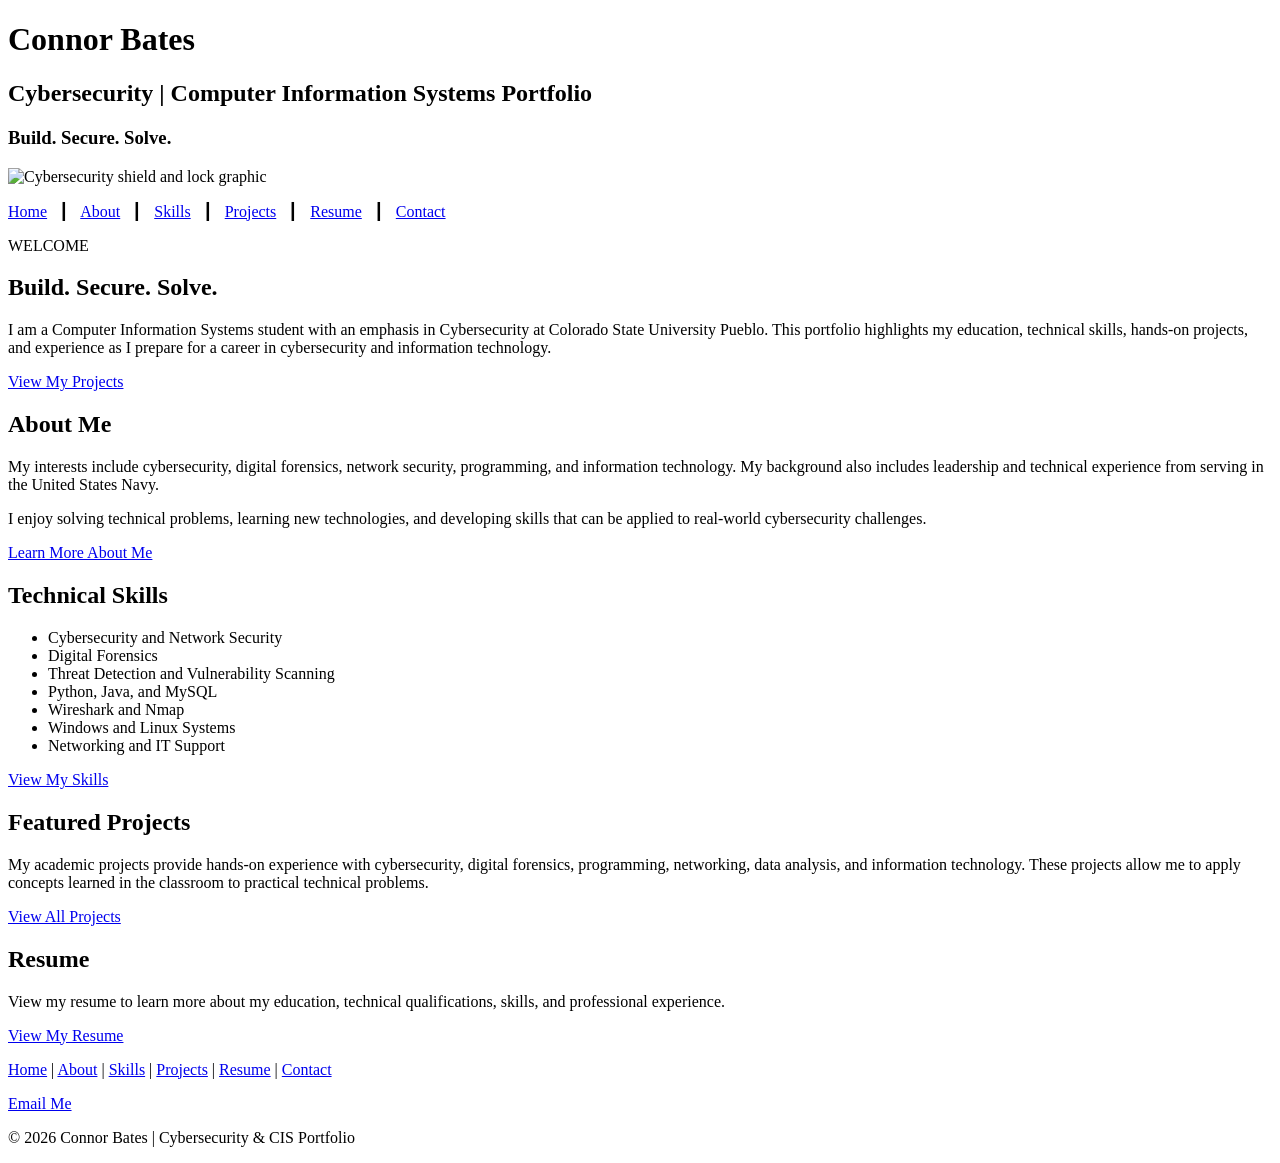
==== index.html @ 5387bb2c "Add files via upload" ====
<!DOCTYPE html>
<!--
    Student Name: Connor Bates
    File Name: index.html
    Date: October 21, 2026
-->
<html lang="en">

    <head>
        <meta charset="utf-8">
        <meta name="viewport" content="width=device-width, initial-scale=1">

        <title>Connor Bates | Cybersecurity &amp; CIS Portfolio</title>
        <meta name="description"
            content="Explore Connor Bates' cybersecurity and Computer Information Systems portfolio, featuring technical skills, projects, and digital forensics experience.">
        <link rel="icon" type="image/svg+xml" href="favicon.svg">
        <link rel="stylesheet" href="css/styles.css">
    </head>


    <body>
        <header>
            <h1>Connor Bates</h1>
            <h2>Cybersecurity | Computer Information Systems Portfolio</h2>
            <h3>Build. Secure. Solve.</h3>
            <img src="images/cybersecurity.jpg"
                alt="Cybersecurity shield and lock graphic"
                height="208" width="400">
        </header>

        <nav>
            <p>
                <a href="index.html" aria-current="page">Home</a> &nbsp; &#9475; &nbsp;
                <a href="about.html">About</a> &nbsp; &#9475; &nbsp;
                <a href="skills.html">Skills</a> &nbsp; &#9475; &nbsp;
                <a href="projects.html">Projects</a> &nbsp; &#9475; &nbsp;
                <a href="resume.html">Resume</a> &nbsp; &#9475; &nbsp;
                <a href="contact.html">Contact</a>
            </p>
        </nav>

        <main>
            <div id="home">

                <section>
                    <p>WELCOME</p>
                    <h2>Build. Secure. Solve.</h2>
                    <p>
                        I am a Computer Information Systems student with an
                        emphasis in Cybersecurity at Colorado State University
                        Pueblo. This portfolio highlights my education,
                        technical skills, hands-on projects, and experience
                        as I prepare for a career in cybersecurity and
                        information technology.
                    </p>
                    <p><a class="action-link" href="projects.html">View My Projects</a></p>
                </section>

                <!-- Homepage Responsive Grid -->
                <div class="home-grid">

                    <!-- About Me -->
                    <section class="home-card">
                        <h2>About Me</h2>
                        <p>
                            My interests include cybersecurity, digital forensics,
                            network security, programming, and information
                            technology. My background also includes leadership
                            and technical experience from serving in the United
                            States Navy.
                        </p>
                        <p>
                            I enjoy solving technical problems, learning new
                            technologies, and developing skills that can be
                            applied to real-world cybersecurity challenges.
                        </p>
                        <p><a class="action-link" href="about.html">Learn More About Me</a></p>
                    </section>

                    <!-- Technical Skills -->
                    <section class="home-card">
                        <h2>Technical Skills</h2>
                        <ul>
                            <li>Cybersecurity and Network Security</li>
                            <li>Digital Forensics</li>
                            <li>Threat Detection and Vulnerability Scanning</li>
                            <li>Python, Java, and MySQL</li>
                            <li>Wireshark and Nmap</li>
                            <li>Windows and Linux Systems</li>
                            <li>Networking and IT Support</li>
                        </ul>
                        <p><a class="action-link" href="skills.html">View My Skills</a></p>
                    </section>

                    <!-- Featured Projects -->
                    <section class="home-card">
                        <h2>Featured Projects</h2>
                        <p>
                            My academic projects provide hands-on experience
                            with cybersecurity, digital forensics, programming,
                            networking, data analysis, and information technology.
                            These projects allow me to apply concepts learned in
                            the classroom to practical technical problems.
                        </p>
                        <p><a class="action-link" href="projects.html">View All Projects</a></p>
                    </section>

                    <!-- Resume -->
                    <section class="home-card">
                        <h2>Resume</h2>
                        <p>
                            View my resume to learn more about my education,
                            technical qualifications, skills, and professional
                            experience.
                        </p>
                        <p><a class="action-link" href="resume.html">View My Resume</a></p>
                    </section>

                </div>

            </div>
        </main>

        <footer>
            <p>
                <a href="index.html">Home</a> |
                <a href="about.html">About</a> |
                <a href="skills.html">Skills</a> |
                <a href="projects.html">Projects</a> |
                <a href="resume.html">Resume</a> |
                <a href="contact.html">Contact</a>
            </p>

            <p>
                <a href="mailto:connor.j.bates95@gmail.com">
                    Email Me
                </a>
            </p>

            <p>&copy; 2026 Connor Bates | Cybersecurity &amp; CIS Portfolio</p>
        </footer>
    </body>
</html>
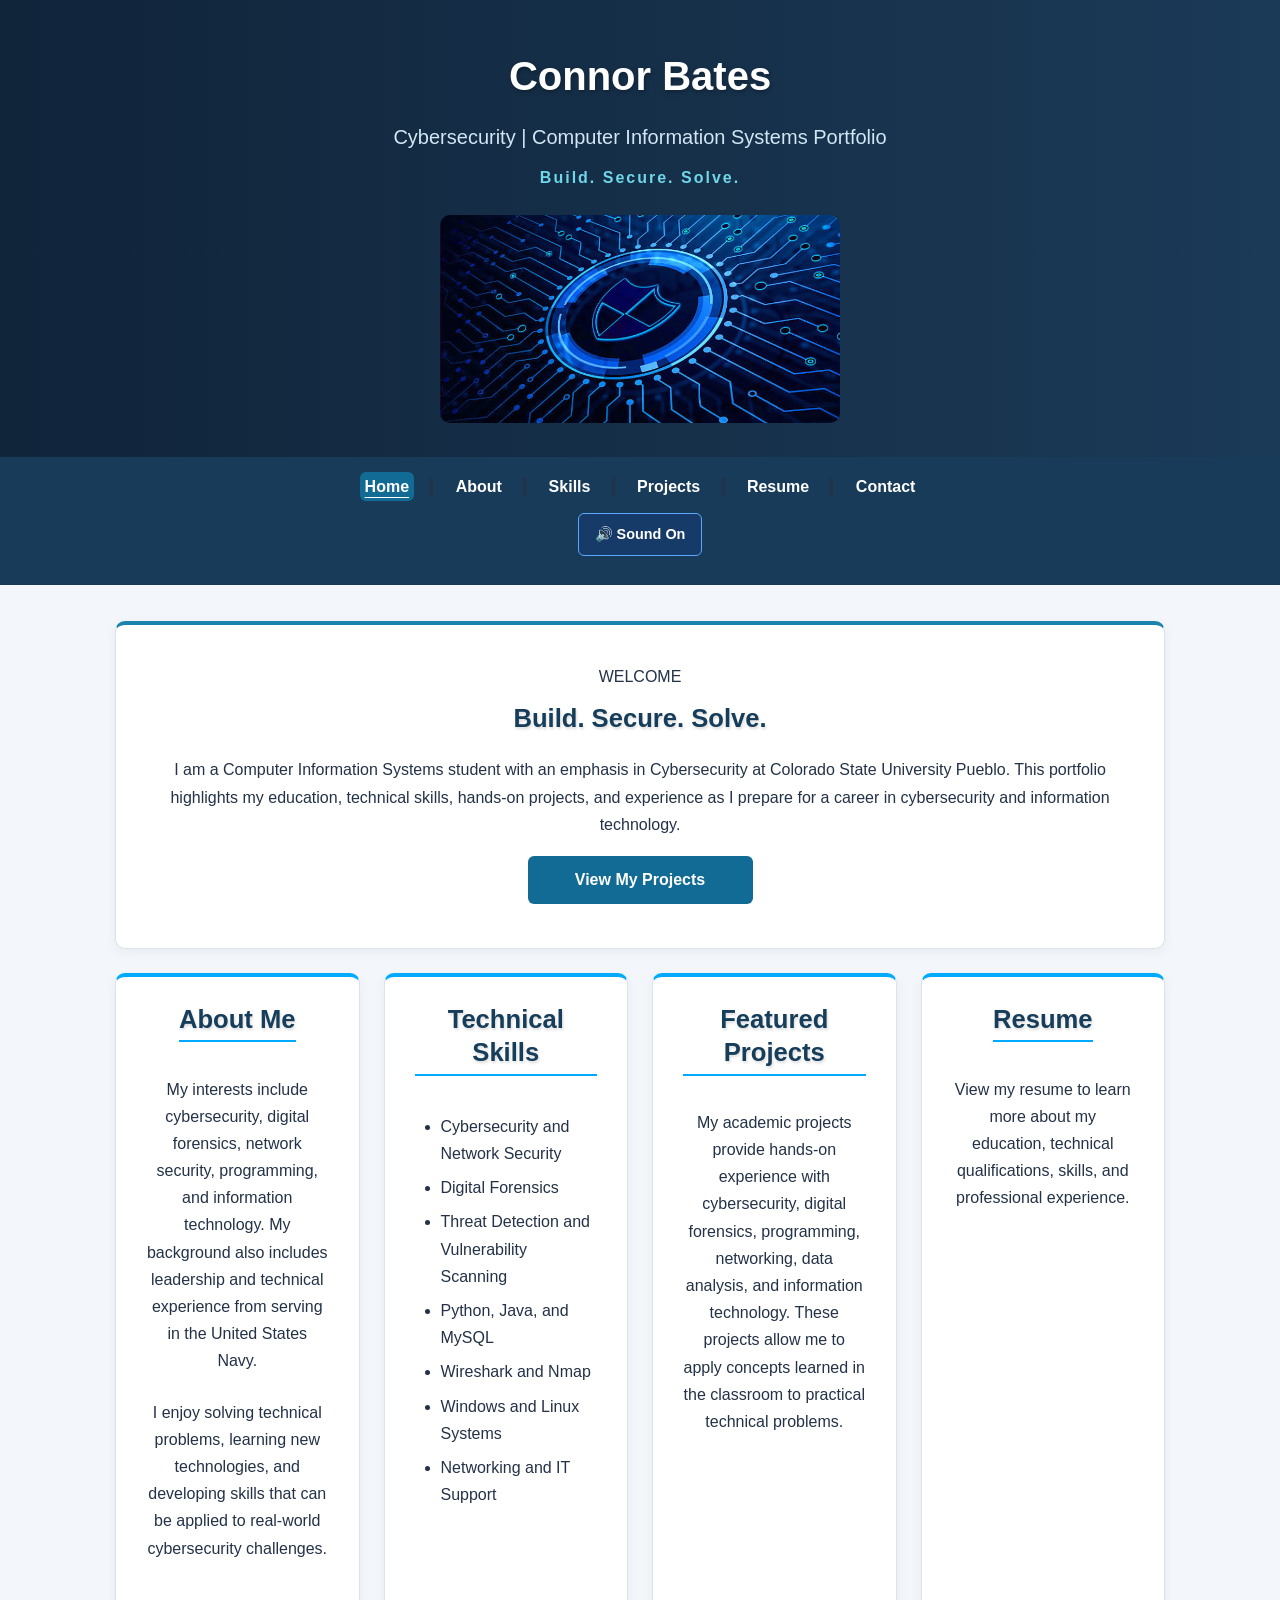
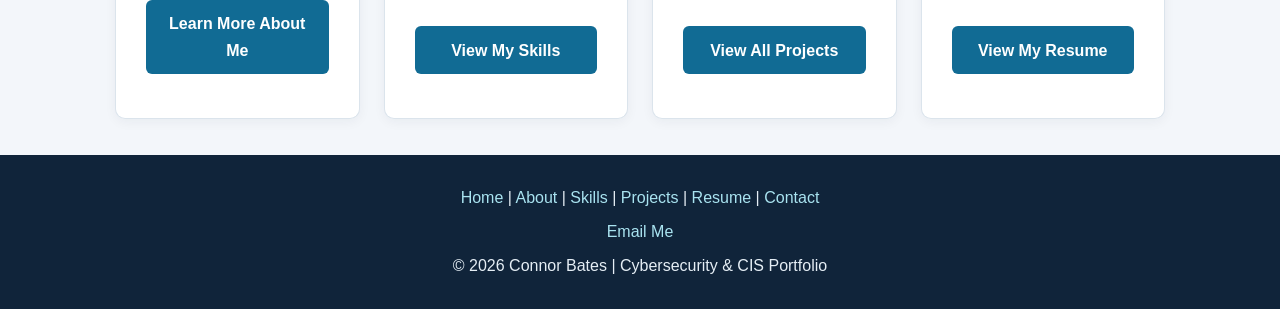
==== commit e5402b29: "Add files via upload" ====
--- a/index.html
+++ b/index.html
@@ -38,6 +38,12 @@
                 <a href="resume.html">Resume</a> &nbsp; &#9475; &nbsp;
                 <a href="contact.html">Contact</a>
             </p>
+
+            <!-- Website Sound Toggle -->
+            <button id="sound-toggle" type="button"
+                aria-pressed="true" aria-label="Turn website sound off">
+                &#128266; Sound On
+            </button>
         </nav>
 
         <main>
@@ -140,5 +146,13 @@
 
             <p>&copy; 2026 Connor Bates | Cybersecurity &amp; CIS Portfolio</p>
         </footer>
+
+        <!-- Website Sound Effect -->
+        <audio id="interface-sound" preload="auto">
+            <source src="media/interface_click.mp3" type="audio/mpeg">
+            Your browser does not support HTML5 audio.
+        </audio>
+        <!-- Website Sound Controls -->
+        <script src="scripts/sound.js" defer></script>
     </body>
 </html>
--- a/css/styles.css
+++ b/css/styles.css
@@ -0,0 +1,1305 @@
+
+/*
+    Student Name: Connor Bates
+    File Name: styles.css
+    Purpose: CIS / Cybersecurity Portfolio Website
+*/
+
+/* ==========================================
+   1. Reset and Global Styles
+   ========================================== */
+
+* {
+    box-sizing: border-box;
+}
+
+html {
+    scroll-behavior: smooth;
+}
+
+body {
+    margin: 0;
+    background-color: #f3f6fa;
+    color: #233247;
+    font-family: Arial, Helvetica, sans-serif;
+    font-size: 16px;
+    line-height: 1.7;
+}
+
+a {
+    color: #116b94;
+    text-decoration: none;
+}
+
+a:hover,
+a:focus {
+    color: #084c70;
+    text-decoration: underline;
+}
+
+a:focus-visible {
+    outline: 3px solid #1a83ae;
+    outline-offset: 3px;
+}
+
+img {
+    max-width: 100%;
+    height: auto;
+}
+
+
+/* ==========================================
+   2. Header
+   ========================================== */
+
+header {
+    background: linear-gradient(to right, #10243a, #1b3a57);
+    color: #ffffff;
+    text-align: center;
+    padding: 42px 20px 34px;
+}
+
+header h1 {
+    margin: 0;
+    font-size: 2.5rem;
+    text-shadow: 1px 2px 4px rgba(0, 0, 0, 0.3);
+}
+
+header h2 {
+    margin: 10px 0;
+    color: #d2e6f3;
+    font-size: 1.25rem;
+    font-weight: normal;
+}
+
+header h3 {
+    margin: 10px 0 24px;
+    color: #70d6e9;
+    font-size: 1rem;
+    letter-spacing: 2px;
+}
+
+header img {
+    display: block;
+    margin: 0 auto;
+    border-radius: 10px;
+    max-height: 260px;
+    object-fit: contain;
+}
+
+
+/* ==========================================
+   3. Navigation
+   ========================================== */
+
+nav {
+    background-color: #173b58;
+    text-align: center;
+    padding: 14px 12px;
+    position: sticky;
+    top: 0;
+    z-index: 1000;
+}
+
+nav p {
+    margin: 0;
+    line-height: 2;
+}
+
+nav a {
+    color: #ffffff;
+    font-weight: bold;
+    padding: 6px 5px;
+}
+
+nav a:hover,
+nav a:focus {
+    color: #9be9f3;
+}
+
+/* Active Navigation Link */
+nav a:active {
+    color: #ffffff;
+    background-color: #245779;
+    border-radius: 6px;
+}
+
+/* Highlight Current Navigation Page */
+nav a[aria-current="page"] {
+    background-color: #116b94;
+    color: #ffffff;
+    border-radius: 6px;
+    text-decoration: underline;
+    text-underline-offset: 5px;
+}
+
+/* Website Sound Toggle */
+#sound-toggle {
+    display: block;
+    margin: 10px auto 15px;
+    padding: 8px 16px;
+    background-color: #173b68;
+    color: #ffffff;
+    border: 1px solid #5ba8ff;
+    border-radius: 6px;
+    font-size: 0.9rem;
+    font-weight: bold;
+    cursor: pointer;
+    transition: background-color 0.2s ease;
+}
+
+/* Sound Toggle Hover */
+#sound-toggle:hover {
+    background-color: #24558d;
+}
+
+/* Sound Toggle Keyboard Focus */
+#sound-toggle:focus-visible {
+    outline: 3px solid #ffcc00;
+    outline-offset: 3px;
+}
+
+/* ==========================================
+   4. Main Content and General Cards
+   ========================================== */
+
+main {
+    width: 90%;
+    max-width: 1050px;
+    margin: 36px auto;
+    min-height: 40vh;
+}
+
+main h1,
+main h2,
+main h3 {
+    color: #163e5b;
+    line-height: 1.3;
+    text-align: center;
+    text-shadow: 1px 2px 3px rgba(0, 0, 0, 0.15);
+}
+
+main h1 {
+    font-size: 2rem;
+}
+
+main h2 {
+    font-size: 1.6rem;
+    margin-top: 0;
+}
+
+main p {
+    margin: 12px 0;
+}
+
+main section,
+main article {
+    background-color: #ffffff;
+    border: 1px solid #dbe4ec;
+    border-radius: 10px;
+    padding: 26px 30px;
+    margin-bottom: 24px;
+    box-shadow: 0 3px 12px rgba(16, 36, 58, 0.05);
+}
+
+main section:first-child {
+    border-top: 4px solid #1a83ae;
+}
+
+main ul,
+main ol {
+    padding-left: 26px;
+}
+
+main li {
+    margin-bottom: 7px;
+}
+
+main img {
+    border-radius: 8px;
+}
+
+/* Center About Page Paragraphs */
+#about p {
+    text-align: center;
+    max-width: 900px;
+    margin: 12px auto;
+}
+
+/* Center Professional Interests List */
+#about ul {
+    width: 100%;
+    max-width: 500px;
+    box-sizing: border-box;
+    margin: 20px auto;
+    padding-left: 26px;
+    text-align: left;
+}
+
+/* Keep Professional Interests Bullets Left-Aligned */
+#about li {
+    text-align: left;
+    margin-bottom: 0.5em;
+    line-height: 1.6;
+}
+
+/* Center and Underline About Page Headings */
+#about h1,
+#about h2,
+#about h3 {
+    text-align: center;
+    text-decoration: none;
+    width: fit-content;
+    max-width: 100%;
+    margin-left: auto;
+    margin-right: auto;
+    padding-bottom: 4px;
+    border-bottom: 2px solid #00aaff;
+}
+
+
+/* ==========================================
+   5. Action Links and Buttons
+   ========================================== */
+
+/* Shared Link Button Appearance */
+.action-link {
+    box-sizing: border-box;
+    display: inline-flex;
+    align-items: center;
+    justify-content: center;
+    vertical-align: middle;
+    width: 225px;
+    max-width: 100%;
+    min-height: 48px;
+    padding: 10px 14px;
+    margin: 6px 0;
+    background-color: #116b94;
+    color: #ffffff;
+    border-radius: 6px;
+    font-weight: bold;
+    text-align: center;
+    text-decoration: none;
+    white-space: normal;
+    overflow-wrap: anywhere;
+}
+
+/* Link Button Hover and Focus */
+.action-link:hover,
+.action-link:focus {
+    background-color: #084c70;
+    color: #ffffff;
+    text-decoration: none;
+}
+
+.action-link:focus-visible {
+    outline: 3px solid #1a83ae;
+    outline-offset: 3px;
+}
+
+/* Center Buttons Inside Paragraphs */
+main p:has(> .action-link) {
+    text-align: center;
+}
+
+/* Center Buttons Placed Directly in Cards */
+main section > .action-link,
+main article > .action-link {
+    display: flex;
+    margin-left: auto;
+    margin-right: auto;
+}
+
+
+/* ==========================================
+   6. Homepage
+   ========================================== */
+
+/* Homepage Welcome Section */
+#home > section:first-child {
+    text-align: center;
+}
+
+/* Center Welcome Heading and Paragraphs */
+#home > section:first-child h2,
+#home > section:first-child p {
+    text-align: center;
+}
+
+/* Keep Welcome Button Centered */
+#home > section:first-child .action-link {
+    margin-left: auto;
+    margin-right: auto;
+}
+
+/* Homepage Responsive Grid */
+.home-grid {
+    display: grid;
+    grid-template-columns: 1fr;
+    align-items: stretch;
+    gap: 1.5em;
+    margin: 1.5em 0;
+}
+
+/* Homepage Cards */
+.home-grid .home-card {
+    display: flex;
+    flex-direction: column;
+    height: 100%;
+    margin: 0;
+    min-width: 0;
+    border-top: 4px solid #00aaff;
+    text-align: center;
+}
+
+/* Center and Underline Homepage Card Headings */
+.home-grid .home-card h2,
+.home-grid .home-card h3 {
+    text-align: center;
+    text-decoration: none;
+    border-bottom: 2px solid #00aaff;
+    width: fit-content;
+    max-width: 100%;
+    margin-left: auto;
+    margin-right: auto;
+    padding-bottom: 4px;
+}
+
+/* Center Homepage Card Paragraphs */
+.home-grid .home-card p {
+    text-align: center;
+}
+
+/* Center Technical Skills List */
+.home-grid .home-card ul {
+    width: fit-content;
+    max-width: 100%;
+    margin-left: auto;
+    margin-right: auto;
+    padding-left: 26px;
+    text-align: left;
+}
+
+/* Align Card Buttons Along the Bottom */
+.home-grid .home-card p:has(> .action-link) {
+    margin-top: auto;
+    padding-top: 20px;
+    text-align: center;
+}
+
+/* Center and Standardize Card Buttons */
+.home-grid .home-card .action-link {
+    display: inline-flex;
+    align-items: center;
+    justify-content: center;
+    width: 225px;
+    max-width: 100%;
+    min-height: 48px;
+    padding: 10px 14px;
+    margin-left: auto;
+    margin-right: auto;
+    text-align: center;
+}
+
+/* Buttons Placed Directly Inside Cards */
+.home-grid .home-card > .action-link {
+    margin-top: auto;
+}
+
+
+/* ==========================================
+   7. Skills Page
+   ========================================== */
+
+/* Center Skills Page Paragraphs */
+#skills p {
+    text-align: center;
+    max-width: 900px;
+    margin: 12px auto;
+}
+
+/* Align All Skills Lists Consistently */
+#skills ul {
+    width: 100%;
+    max-width: 500px;
+    box-sizing: border-box;
+    margin: 20px auto;
+    padding-left: 26px;
+    text-align: left;
+}
+
+/* Keep All Skills Bullet Points Left-Aligned */
+#skills li {
+    text-align: left;
+    margin-bottom: 0.5em;
+    line-height: 1.6;
+}
+
+/* Center and Underline Skills Page Headings */
+#skills h1,
+#skills h2,
+#skills h3 {
+    text-align: center;
+    text-decoration: none;
+    width: fit-content;
+    max-width: 100%;
+    margin-left: auto;
+    margin-right: auto;
+    padding-bottom: 4px;
+    border-bottom: 2px solid #00aaff;
+}
+
+/* Technical Knowledge Section */
+#technical-knowledge,
+#knowledge {
+    padding: 2em 1em;
+    margin: 2em auto;
+    border-top: 4px solid #00aaff;
+}
+
+/* Center Technical Knowledge Introduction */
+#technical-knowledge > p,
+#knowledge > p {
+    text-align: center;
+}
+
+/* Center and Underline Technical Knowledge Heading */
+#technical-knowledge h2,
+#knowledge h2 {
+    text-align: center;
+    text-decoration: none;
+    width: fit-content;
+    max-width: 100%;
+    margin: 0 auto 1em;
+    padding-bottom: 4px;
+    border-bottom: 2px solid #00aaff;
+}
+
+
+/* Underline and Center Technical Knowledge Terms */
+#technical-knowledge dt,
+#knowledge dt {
+    font-weight: bold;
+    text-align: center;
+    width: fit-content;
+    max-width: 100%;
+    margin: 1.5em auto 0;
+    padding-bottom: 4px;
+    border-bottom: 2px solid #00aaff;
+}
+
+/* Center Technical Knowledge Descriptions */
+#technical-knowledge dd,
+#knowledge dd {
+    text-align: center;
+    margin: 0.5em 0 1em;
+    line-height: 1.6;
+}
+
+
+/* Technical Skills Overview Table */
+
+/* Table Container */
+#skills-table .table-container {
+    width: 100%;
+    max-width: 1000px;
+    margin: 20px auto 40px;
+    overflow-x: auto;
+    border-radius: 8px;
+}
+
+/* Table Layout */
+#skills-table table {
+    width: 100%;
+    min-width: 650px;
+    border-collapse: collapse;
+    background-color: #173b58;
+    color: #ffffff;
+}
+
+/* Table Caption */
+#skills-table caption {
+    caption-side: top;
+    padding: 12px;
+    color: #9be9f3;
+    font-size: 1.1rem;
+    font-weight: bold;
+    text-align: center;
+}
+
+/* Table Headers */
+#skills-table thead {
+    background-color: #116b94;
+}
+
+#skills-table th {
+    padding: 14px;
+    text-align: left;
+    font-weight: bold;
+    border: 1px solid #5ba8ff;
+}
+
+/* Table Data Cells */
+#skills-table td {
+    padding: 12px 14px;
+    text-align: left;
+    line-height: 1.5;
+    border: 1px solid #5ba8ff;
+}
+
+/* Alternating Table Rows */
+#skills-table tbody tr:nth-child(even) {
+    background-color: #245779;
+}
+
+/* Table Row Hover */
+#skills-table tbody tr:hover {
+    background-color: #306b91;
+}
+
+/* Mobile Table Scrolling Hint */
+#skills-table .table-scroll-hint {
+    display: none;
+}
+
+@media screen and (max-width: 650px) {
+    #skills-table .table-scroll-hint {
+        display: block;
+        text-align: center;
+        font-size: 0.9rem;
+        color: #9be9f3;
+        margin: 10px auto;
+    }
+}
+
+/* ==========================================
+   8. Projects Page
+   ========================================== */
+
+/* Project Cards */
+#projects > article.project-card,
+#projects > aside.cyber-resources {
+    background-color: #ffffff;
+    border: 1px solid #dbe4ec;
+    border-top: 4px solid #00aaff;
+    border-radius: 10px;
+    padding: 26px 30px;
+    margin: 24px 0;
+    box-shadow: 0 3px 12px rgba(16, 36, 58, 0.05);
+}
+
+/* Related Cybersecurity Resources */
+#projects > aside.cyber-resources {
+    background-color: #181a1b;
+    color: #d6eaff;
+    border: 1px solid #2b4358;
+    border-radius: 10px;
+    box-shadow: 0 3px 12px rgba(0, 0, 0, 0.15);
+}
+
+/* Cybersecurity Resources Heading */
+#projects > aside.cyber-resources h2,
+#projects > aside.cyber-resources h3 {
+    color: #9bd5ff;
+}
+
+/* Responsive Project Images */
+#projects img {
+    max-width: 100%;
+    height: auto;
+    transition: opacity 0.3s ease;
+}
+
+#projects a:hover img {
+    opacity: 0.85;
+}
+
+/* Center Projects Page Introduction */
+#projects > p {
+    max-width: 900px;
+    margin: 12px auto;
+    text-align: center;
+}
+
+/* Center Project Descriptions and Image Captions */
+#projects article.project-card p,
+#projects figure figcaption,
+#projects .caption {
+    max-width: 900px;
+    margin: 12px auto;
+    text-align: center;
+}
+
+/* Center Project Figures */
+#projects figure {
+    max-width: 100%;
+    margin: 20px auto;
+    text-align: center;
+}
+
+/* Center Project Images */
+#projects > article.project-card img {
+    display: block;
+    max-width: 100%;
+    height: auto;
+    margin: 20px auto;
+}
+
+/* Keep Project Lists Left-Aligned */
+#projects > article.project-card ul,
+#projects > article.project-card ol {
+    width: fit-content;
+    max-width: 100%;
+    margin: 20px auto;
+    padding-left: 26px;
+    text-align: left;
+}
+
+/* Center and Underline Project Headings */
+#projects h1,
+#projects h2,
+#projects h3,
+#projects h4,
+#projects h5 {
+    text-align: center;
+    text-decoration: none;
+    width: fit-content;
+    max-width: 100%;
+    margin-left: auto;
+    margin-right: auto;
+    padding-bottom: 4px;
+    border-bottom: 2px solid #00aaff;
+}
+
+/* Screenshot Viewing Instructions */
+#projects .image-instructions {
+    max-width: 900px;
+    margin: 20px auto;
+    padding: 12px 18px;
+    background-color: #eaf5fc;
+    color: #163e5b;
+    border: 1px solid #1a83ae;
+    border-radius: 8px;
+    text-align: center;
+    font-weight: bold;
+}
+
+/* Expandable Screenshot Container */
+#projects figure.expandable-image {
+    max-width: 100%;
+    margin: 20px auto;
+    text-align: center;
+}
+
+/* Clickable Screenshot Link */
+#projects .expandable-image a {
+    display: inline-block;
+    max-width: 100%;
+    cursor: zoom-in;
+}
+
+/* Screenshot Appearance */
+#projects .expandable-image img {
+    display: block;
+    max-width: 100%;
+    height: auto;
+    margin: 12px auto;
+    border-radius: 8px;
+    transition: transform 0.3s ease,
+                box-shadow 0.3s ease;
+}
+
+/* Screenshot Hover and Keyboard Focus */
+#projects .expandable-image a:hover img,
+#projects .expandable-image a:focus-visible img {
+    transform: scale(1.02);
+    box-shadow: 0 0 15px rgba(26, 131, 174, 0.35);
+}
+
+/* Screenshot Captions */
+#projects .expandable-image figcaption {
+    max-width: 900px;
+    margin: 12px auto;
+    text-align: center;
+    color: #233247;
+}
+
+/* Click to Enlarge Label */
+#projects .expand-hint {
+    display: block;
+    margin-top: 8px;
+    color: #116b94;
+    font-size: 0.9rem;
+    font-weight: bold;
+}
+
+
+/* ==========================================
+   9. Resume Page
+   ========================================== */
+
+/* Center and Underline Resume Page Headings */
+#resume h1,
+#resume h2,
+#resume h3 {
+    text-align: center;
+    text-decoration: none;
+    width: fit-content;
+    max-width: 100%;
+    margin-left: auto;
+    margin-right: auto;
+    padding-bottom: 4px;
+    border-bottom: 2px solid #00aaff;
+}
+
+/* Center Resume Page Paragraphs */
+#resume p {
+    max-width: 900px;
+    margin: 12px auto;
+    text-align: center;
+}
+
+/* Align Resume Page Lists */
+#resume ul,
+#resume ol {
+    width: 100%;
+    max-width: 700px;
+    margin: 20px auto;
+    padding-left: 20px;
+    text-align: left;
+}
+
+/* Center Resume Page Buttons */
+#resume .action-link {
+    margin-left: auto;
+    margin-right: auto;
+}
+
+
+/* ==========================================
+   10. Contact Page
+   ========================================== */
+
+/* Center and Underline Contact Page Headings */
+#contact h1,
+#contact h2,
+#contact h3,
+#location h2 {
+    text-align: center;
+    text-decoration: none;
+    width: fit-content;
+    max-width: 100%;
+    margin-left: auto;
+    margin-right: auto;
+    padding-bottom: 4px;
+    border-bottom: 2px solid #00aaff;
+}
+
+/* Center Contact Page Paragraphs */
+#contact p {
+    max-width: 900px;
+    margin: 12px auto;
+    text-align: center;
+}
+
+/* Contact Page Link Buttons */
+#contact a {
+    box-sizing: border-box;
+    display: inline-flex;
+    align-items: center;
+    justify-content: center;
+    width: 225px;
+    max-width: 100%;
+    min-height: 48px;
+    padding: 10px 14px;
+    margin: 6px 0;
+    background-color: #116b94;
+    color: #ffffff;
+    border-radius: 6px;
+    font-weight: bold;
+    text-align: center;
+    text-decoration: none;
+    white-space: normal;
+    overflow-wrap: anywhere;
+}
+
+/* Center Contact Link Buttons */
+#contact p:has(> a) {
+    text-align: center;
+}
+
+/* Contact Link Hover and Focus */
+#contact a:hover,
+#contact a:focus {
+    background-color: #084c70;
+    color: #ffffff;
+}
+
+#contact a:focus-visible {
+    outline: 3px solid #1a83ae;
+    outline-offset: 3px;
+}
+
+/* Location Section */
+#location {
+    background-color: #ffffff;
+    border: 1px solid #dbe4ec;
+    border-top: 4px solid #00aaff;
+    border-radius: 10px;
+    padding: 26px 30px;
+    margin: 24px auto;
+    text-align: center;
+    box-shadow: 0 3px 12px rgba(16, 36, 58, 0.05);
+}
+
+#location h2 {
+    margin-bottom: 1em;
+}
+
+#location p {
+    max-width: 700px;
+    margin: 0 auto 1.5em;
+    line-height: 1.6;
+}
+
+/* Location Action Links */
+#location > a {
+    box-sizing: border-box;
+    display: inline-flex;
+    align-items: center;
+    justify-content: center;
+    width: 225px;
+    max-width: 100%;
+    min-height: 48px;
+    padding: 10px 14px;
+    margin: 6px auto;
+    border-radius: 6px;
+    text-align: center;
+}
+
+#location p:has(> a) {
+    text-align: center;
+}
+
+/* Google Map */
+.map {
+    display: block;
+    width: 100%;
+    max-width: 800px;
+    height: 350px;
+    margin: 1.5em auto;
+    border: 2px solid #333;
+    border-radius: 8px;
+}
+
+
+/* ==========================================
+   11. Tables
+   ========================================== */
+
+table {
+    width: 100%;
+    border-collapse: collapse;
+    margin: 20px 0;
+    background-color: #ffffff;
+}
+
+th,
+td {
+    border: 1px solid #cddae5;
+    padding: 12px;
+    text-align: left;
+}
+
+th {
+    background-color: #173b58;
+    color: #ffffff;
+}
+
+
+/* ==========================================
+   12. Forms
+   ========================================== */
+
+input,
+textarea,
+select,
+button {
+    font: inherit;
+}
+
+input,
+textarea,
+select {
+    max-width: 100%;
+    padding: 10px;
+    border: 1px solid #9fb1c0;
+    border-radius: 5px;
+}
+
+textarea {
+    width: 100%;
+}
+
+button,
+input[type="submit"],
+input[type="reset"] {
+    background-color: #116b94;
+    color: #ffffff;
+    border: 0;
+    border-radius: 6px;
+    padding: 10px 18px;
+    cursor: pointer;
+}
+
+button:hover,
+input[type="submit"]:hover {
+    background-color: #084c70;
+}
+
+
+/* Contact Form Layout */
+#contact-form-section {
+    max-width: 750px;
+    margin: 30px auto;
+    padding: 30px;
+    background-color: #171b1c;
+    border: 1px solid #304b63;
+    border-radius: 10px;
+}
+
+/* Contact Form Heading and Introduction */
+#contact-form-section h2,
+#contact-form-section > p {
+    text-align: center;
+}
+
+/* Contact Form Field Layout */
+#contact-form {
+    display: flex;
+    flex-direction: column;
+    gap: 12px;
+    margin-top: 25px;
+}
+
+/* Contact Form Labels */
+#contact-form label {
+    color: #b9e9f3;
+    font-weight: bold;
+}
+
+/* Contact Form Input Fields */
+#contact-form input,
+#contact-form textarea {
+    box-sizing: border-box;
+    width: 100%;
+    background-color: #173b58;
+    color: #ffffff;
+    border: 1px solid #5ba8ff;
+    border-radius: 6px;
+}
+
+/* Contact Form Field Focus */
+#contact-form input:focus,
+#contact-form textarea:focus {
+    outline: 2px solid #00aaff;
+    outline-offset: 2px;
+}
+
+/* Contact Form Submit Button */
+#contact-form button {
+    align-self: center;
+    margin-top: 10px;
+    min-width: 180px;
+}
+
+
+/* ==========================================
+   13. Footer
+   ========================================== */
+
+footer {
+    background-color: #10243a;
+    color: #e5eef5;
+    text-align: center;
+    padding: 22px 15px;
+}
+
+footer p {
+    margin: 7px 0;
+}
+
+footer a {
+    color: #a9e3f0;
+}
+
+footer a:hover,
+footer a:focus {
+    color: #ffffff;
+}
+
+
+/* ==========================================
+   14. Mobile and Tablet/Desktop Visibility
+   ========================================== */
+
+/* Hidden by Default on Tablet and Desktop */
+.mobile {
+    display: none;
+}
+
+/* Visible by Default on Tablet and Desktop */
+.tablet-desktop {
+    display: block;
+}
+
+
+/* ==========================================
+   15. Responsive Design - Tablet
+   ========================================== */
+
+@media screen and (max-width: 768px) {
+
+    header {
+        padding: 32px 16px;
+    }
+
+    header h1 {
+        font-size: 2rem;
+    }
+
+    main {
+        width: 94%;
+        margin: 24px auto;
+    }
+
+    main section,
+    main article {
+        padding: 22px;
+    }
+
+    nav a {
+        display: inline-block;
+        padding: 5px 8px;
+    }
+
+   #projects > article.project-card,
+    #projects > aside.cyber-resources,
+    #location {
+    padding: 22px;
+    }
+}
+
+
+/* ==========================================
+   16. Responsive Design - Mobile
+   ========================================== */
+
+@media screen and (max-width: 480px) {
+
+    body {
+        font-size: 15px;
+    }
+
+    header h1 {
+        font-size: 1.75rem;
+    }
+
+    header h2 {
+        font-size: 1.05rem;
+    }
+
+    header h3 {
+        letter-spacing: 1px;
+    }
+
+    main {
+        width: 94%;
+        margin: 18px auto;
+    }
+
+    main section {
+        padding: 18px;
+    }
+
+    nav {
+        padding: 10px 6px;
+    }
+
+    nav p {
+        line-height: 2.4;
+    }
+
+    nav a {
+        padding: 5px 4px;
+    }
+
+/* Responsive Technical Skills Table */
+#skills-table .table-container {
+    overflow-x: auto;
+    -webkit-overflow-scrolling: touch;
+}
+
+    /* Mobile Visibility */
+    .mobile {
+        display: block;
+    }
+
+    .tablet-desktop {
+        display: none;
+    }
+
+    /* Mobile Project and Location Cards */
+    #projects > article.project-card,
+    #projects > aside.cyber-resources,
+    #location {
+        padding: 18px;
+    }
+
+    /* Mobile Link Button Sizing */
+    .action-link,
+    #contact a,
+    #location > a {
+        width: min(225px, 100%);
+    }
+
+    /* Mobile Homepage Card Height */
+    .home-grid .home-card {
+        height: auto;
+    }
+
+    /* Mobile Screenshot Spacing */
+    #projects figure.expandable-image {
+        margin: 15px auto;
+    }
+
+    /* Mobile Screenshot Instructions */
+    #projects .image-instructions {
+        padding: 10px 12px;
+    }
+}
+
+
+/* ==========================================
+   17. Responsive Design - Tablet Grid
+   ========================================== */
+
+@media screen and (min-width: 768px) {
+
+    .home-grid {
+        grid-template-columns: repeat(2, minmax(0, 1fr));
+    }
+
+    .map {
+        height: 450px;
+    }
+}
+
+
+/* ==========================================
+   18. Responsive Design - Desktop Grid
+   ========================================== */
+
+@media screen and (min-width: 1024px) {
+
+    .home-grid {
+        grid-template-columns: repeat(4, minmax(0, 1fr));
+    }
+}
+
+
+/* ==========================================
+   19. Print Styles
+   ========================================== */
+
+@media print {
+    body {
+        background-color: #ffffff;
+        color: #000000;
+    }
+
+    header,
+    footer,
+    main section,
+    main article,
+    main aside {
+        background-color: #ffffff;
+        color: #000000;
+        box-shadow: none;
+    }
+
+ header h1,
+    main h1,
+    main h2,
+    main h3 {
+        color: #000000;
+        text-shadow: none;
+}
+
+    nav,
+    .map,
+    .contact-options {
+        display: none;
+    }
+
+    a {
+        color: #000000;
+        text-decoration: underline;
+    }
+
+    main {
+        width: 100%;
+        max-width: none;
+    }
+
+    /* Print-Friendly Project Cards */
+    #projects > article.project-card,
+    #projects > aside.cyber-resources {
+        border: 1px solid #999999;
+        border-radius: 0;
+    }
+
+    /* Print-Friendly Text */
+    main p,
+    main li,
+    main figcaption,
+    main h4 {
+        color: #000000;
+    }
+
+    /* Hide Screenshot Instructions When Printing */
+    #projects .expand-hint,
+    #projects .image-instructions {
+        display: none;
+    }
+}
+
+
+/* ==========================================
+   20. Large Desktop Viewport
+   ========================================== */
+
+@media screen and (min-width: 1921px) {
+
+    main {
+        max-width: 1150px;
+    }
+}
+
+/* ==========================================
+   21. Accessibility
+   ========================================== */
+
+/* Reduce Screenshot Animation for Motion-Sensitive Users */
+@media (prefers-reduced-motion: reduce) {
+
+    #projects .expandable-image img {
+        transition: none;
+    }
+
+    #projects .expandable-image a:hover img,
+    #projects .expandable-image a:focus-visible img {
+        transform: none;
+    }
+
+}
